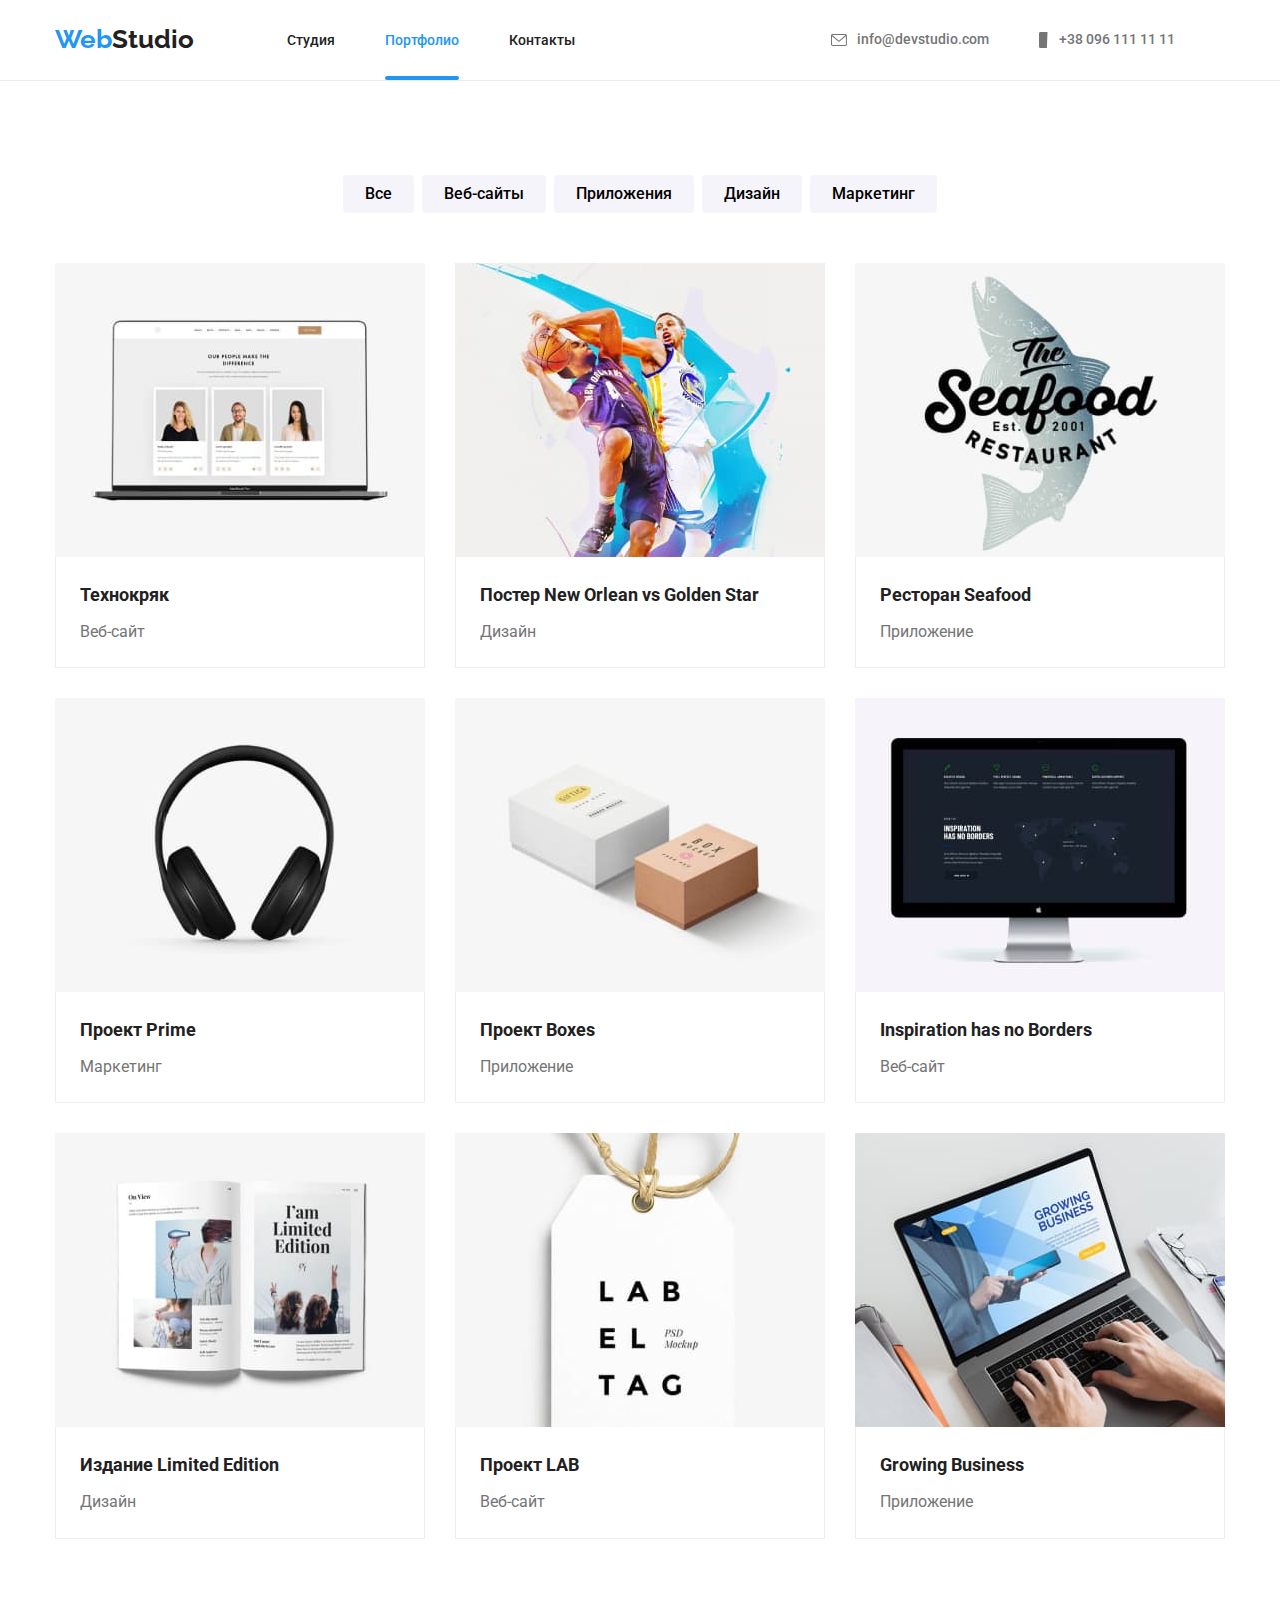
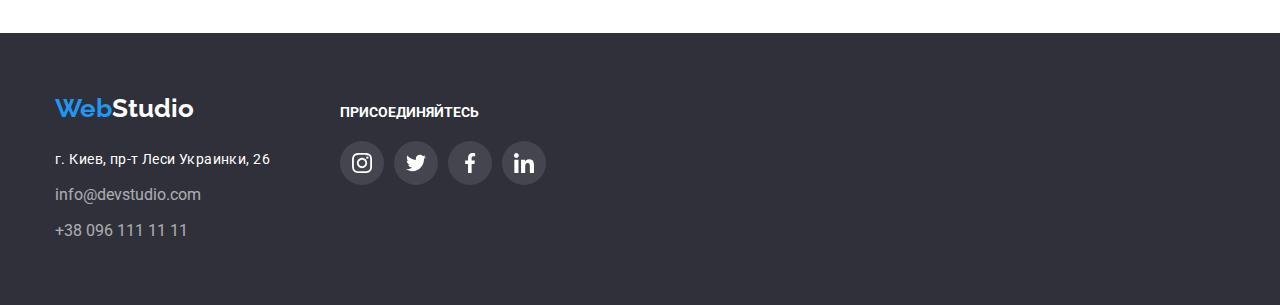
==== portfolio.html @ af300d0f "1" ====
<!DOCTYPE html>
<html lang="en">
<head>
    <meta charset="UTF-8">
    <meta http-equiv="X-UA-Compatible" content="IE=edge">
    <meta name="viewport" content="width=h, initial-scale=1.0">
    <title></goit-markup-hw-06></title>
   <!-- <title> Document</title>-->
      <link rel="stylesheet" href="https://cdnjs.cloudflare.com/ajax/libs/modern-normalize/1.1.0/modern-normalize.css">
      <link rel="preconnect" href="https://fonts.googleapis.com">
      <link rel="preconnect" href="https://fonts.gstatic.com" crossorigin>
      <link href="https://fonts.googleapis.com/css2?family=Raleway:wght@700&family=Roboto:wght@400;500;700;900&display=swap" rel="stylesheet">
       
      <link rel="stylesheet" href="./css/styles.css">
</head>
<body class="body">
   <!-- <h1> portfolio </h1>-->
    <!--Верхняя линия-->
    <header class="header">
      <div class="container container-header">
           <a href="" class="logo logo-header">Web<span class="logo-black">Studio</span>  </a>
               <nav class="main-nav">
                  <ul class="site-nav">
                    <li class="item"><a href="./index.html" class="link"> Студия </a></li>
                    <li class="item"><a href="./portfolio.html" class="link-current">Портфолио </a></li>
                    <li class="item"><a href="" class="link"> Контакты </a></li>
                  </ul>
                </nav>
                  <ul class="auth-nav">
                     <li class="item">                 
                       <a href="mailto:info@devstudio.com" class="link-email"> 
                        <svg class="mail" width="16" height="12">
                           <use href="./images/icons.svg#mail"></use>
                        </svg>
                      info@devstudio.com</a></li>
                     <li class="item">
                        <a href="tel:+380961111111"  class="contact-telefon"> 
                         <svg class="phone"  width="10" height="16">
                            <use href="./images/icons.svg#phone"></use>
                         </svg>
                       +38 096 111 11 11</a>
              </li>
          </ul>
      </div>
</header>
<main>
  <section class="section">
    <div class="container">
         <h1 class="visually-hidden"></h1>
       <ul class="section-button" >
          <li class="button-item" ><button class="button" type="button">Все</button></li>
           <li class="button-item" ><button class="button"  type="button">Веб-сайты</button></li>
           <li class="button-item" ><button class="button"  type="button">Приложения</button></li>
           <li class="button-item" ><button  class="button" type="button">Дизайн</button></li>
          <li class="button-item" ><button class="button"  type="button">Маркетинг</button></li>
       </ul>
        <!--project-->
          <ul class="project">
            <li class="flex-project">
              <a href="" class="project-link">

                  <div class="overlay">
                     <img class="project-foto" src="./images/img.jpg" alt="foto tehno ">
                     <p class="overlay-text">Ресурс предлагает комплексные предложения с разным уровнем функционала и сервисов. Все это позволит посетителю получить исчерпывающие сведения о компании или частном лице.</p>
                  </div>
                                   
                <div class="project-text">
                  <h2 class="project-title">Технокряк </h2>
                  <p class="project-design"> Веб-сайт</p>
                </div>
              </a>
            </li>

            <li class="flex-project">
              <a href="" class="project-link">
                  <div class="overlay">
                      <img class="project-foto" src="./images/imgp1.jpg" alt="foto sport">
                       <p class="overlay-text">Ресурс предлагает комплексные предложения с разным уровнем функционала и сервисов. Все это позволит посетителю получить исчерпывающие сведения о компании или частном лице.</p>
                    </div>
                           
                <div class="project-text">
                  <h2 class="project-title">Постер New Orlean vs Golden Star </h2>
                  <p class="project-design"> Дизайн</p>
                </div>
              </a>
            </li>


            <li class="flex-project">
              <a href="" class="project-link">
               
                <div class="overlay">
                  <img class="project-foto" src="./images/imgp2.jpg" alt="foto logo"> 
                  <p class="overlay-text">Ресурс предлагает комплексные предложения с разным уровнем функционала и сервисов. Все это позволит посетителю получить исчерпывающие сведения о компании или частном лице.</p>
                </div>
                 
                
                <div class="project-text">
                  <h2 class="project-title">Ресторан Seafood </h2>
                  <p class="project-design"> Приложение </p>
                </div>
              </a>
            </li>


            <li class="flex-project">
              <a href="" class="project-link">
               
                <div class="overlay">
                  <img class="project-foto" src="./images/imgp3.jpg" alt="foto headphones">
                  <p class="overlay-text">Ресурс предлагает комплексные предложения с разным уровнем функционала и сервисов. Все это позволит посетителю получить исчерпывающие сведения о компании или частном лице.</p>
                </div>
              
                <div class="project-text">
                  <h2 class="project-title">Проект Prime</h2>
                  <p class="project-design"> Маркетинг </p>
                </div>
              </a>
            </li>


            <li class="flex-project">
              <a href="" class="project-link">
                <div class="overlay">
                  <img class="project-foto" src="./images/imgp4.jpg" alt="foto Boxes">
                  <p class="overlay-text">Ресурс предлагает комплексные предложения с разным уровнем функционала и сервисов. Все это позволит посетителю получить исчерпывающие сведения о компании или частном лице.</p>
                </div>
               
                <div class="project-text">
                  <h2 class="project-title">Проект Boxes </h2>
                  <p class="project-design"> Приложение </p>
                </div>
              </a>

            </li>


            <li class="flex-project">
              <a href="" class="project-link">
             
                <div class="overlay">
                  <img class="project-foto" src="./images/imgp5.jpg" alt="foto comp">
                  <p class="overlay-text">Ресурс предлагает комплексные предложения с разным уровнем функционала и сервисов. Все это позволит посетителю получить исчерпывающие сведения о компании или частном лице.</p>
                </div>

                <div class="project-text">
                  <h2 class="project-title">Inspiration has no Borders </h2>
                  <p class="project-design"> Веб-сайт </p>
                </div>
              </a>
            </li>


            <li class="flex-project">
              <a href="" class="project-link">
               
                <div class="overlay">
                        <img class="project-foto" src="./images/imgp6.jpg" alt="foto magazine">
                          <p class="overlay-text">Ресурс предлагает комплексные предложения с разным уровнем функционала и сервисов. Все это позволит посетителю получить исчерпывающие сведения о компании или частном лице.</p>
                </div>
               
                <div class="project-text">
                  <h2 class="project-title">Издание Limited Edition </h2>
                  <p class="project-design"> Дизайн </p>
                </div>
              </a>
            </li>


            <li class="flex-project">
              <a href="" class="project-link">

                <div class="overlay">
                  <img class="project-foto" src="./images/imgp7.jpg" alt="foto LAB">
                  <p class="overlay-text">Ресурс предлагает комплексные предложения с разным уровнем функционала и сервисов. Все это позволит посетителю получить исчерпывающие сведения о компании или частном лице.</p>
                  </div>
                
                <div class="project-text">
                  <h2 class="project-title">Проект LAB </h2>
                  <p class="project-design"> Веб-сайт </p>
                </div>
              </a>
            </li>


            <li class="flex-project">
              <a href="" class="project-link">
                <div class="overlay">
                  <img class="project-foto" src="./images/imgp8.jpg" alt="foto nout">
                   <p class="overlay-text">Ресурс предлагает комплексные предложения с разным уровнем функционала и сервисов. Все это позволит посетителю получить исчерпывающие сведения о компании или частном лице.</p>
                </div>
                
                <div class="project-text">
                  <h2 class="project-title">Growing Business </h2>
                  <p class="project-design"> Приложение </p>
                </div>
              </a>
            </li>
          </ul>
     </div>
 </main>
 
  <!--Подвал-->
  <footer class="footer">
    <div class="container container-footer ">
        <div>
          <a href="" class="logo">Web<span class="logo-white">Studio</span> </a>
               <address class="address">
                   <ul >
                        <li class="address-item"><a href="https://www.google.com.ua/maps/place/%D0%B1%D1%83%D0%BB.+%D0%9B%D0%B5%D1%81%D0%B8+%D0%A3%D0%BA%D1%80%D0%B0%D0%B8%D0%BD%D0%BA%D0%B8,+26,+%D0%9A%D0%B8%D0%B5%D0%B2,+02000/@50.4265807,30.5361971,17z/data=!4m13!1m7!3m6!1s0x40d4cf0e033ecbe9:0x57a4dffefec77da0!2z0LHRg9C7LiDQm9C10YHQuCDQo9C60YDQsNC40L3QutC4LCAyNiwg0JrQuNC10LIsIDAyMDAw!3b1!8m2!3d50.4265807!4d30.5383858!3m4!1s0x40d4cf0e033ecbe9:0x57a4dffefec77da0!8m2!3d50.4265807!4d30.5383858?hl=ru" target="_blank" rel="noopener noreferrer" class="link-adress"> г. Киев, пр-т Леси Украинки, 26</a></li>
                        <li class="address-item"><a href="mailto:info@devstudio.com" class="link-contact">info@devstudio.com</a></li>
                       <li class="address-item"><a href="tel:+380961111111" class="link-contact">+38 096 111 11 11</a></li>
                   </ul>
              </address>
        </div> 

        <div class="footer-icon">
          <h2 class="footer-title">ПРИСОЕДИНЯЙТЕСЬ </h2>
          <ul class="icon-footer">
           <li class="icon-list-footer">
             <a class="icon-hover-footer" href=""> 
               <svg class="icon-item-footer"  width="20" height="20" >
                     <use class="icon-link-footer" href="./images/icons.svg#instagram"></use>
             </svg></a>
             
           </li>
           <li class="icon-list-footer">
             <a class="icon-hover-footer" href="">
               <svg class="icon-item-footer" width="20" height="16">
                     <use class="icon-link-footer" href="./images/icons.svg#twitter"></use>
             </svg></a>
             
            </li>
            <li class="icon-list-footer">
             <a class="icon-hover-footer" href=""> 
                <svg class="icon-item-footer" width="10" height="20">
                    <use class="icon-link-footer" href="./images/icons.svg#facebook"></use>
             </svg></a>
             
             </li>
             <li class="icon-list-footer">
               <a class="icon-hover-footer" href=""> 
                 <svg class="icon-item-footer" width="20" height="20">
                      <use class="icon-link-footer" href="./images/icons.svg#linkedin"></use>
                </svg></a>
            </li>
       </ul>
        </div>
     </div>

       
   </footer>



   <script src="./js/modal.js"></script>
</body>
   </Body>
</html>
---- css/styles.css ----
@import './components/modal.css';


:root{
  --primary-text-color: #212121;
  --title-text-color: #757575;
  --accent-color: #ffffff;
  --logo-color: #2196f3;
  --primary-bg-color: #e5e5e5;
  --color-block:#2F303A;
  --color-button: #F5F4FA;
  --color-icon:  #AFB1B8;
}
/*цвет основного текста: #212121*/
/*вторичный цвет текста: #757575; */
/*белый color:#FFFFFF;*/
/*Акцент background: #2F303A;*/
/* фон  основной  background: #E5E5E5;  */
/* Фон  чем заменяется Основной  : #E5E5E5; */
/* фон наша команда background: #F5F4FA  */
/*base style*/
.body{
  margin: 0;
 color:var(--primary-text-color);
 font-family:Roboto,sans-serif;
 font-style: normal;
 line-height: 1.7;
 font-weight: 400;
 fill:none; 
 fill:currentColor;
  }

.header{
   border-bottom: 1px solid #ECECEC;
   /* z-index: 10; */
  }

  li{
    list-style: none;
  }
  a{
     text-decoration: none;
     margin-top: 0;
     margin-bottom: 0;}
  ul{
      margin-top: 0;
     margin-bottom: 0;
     padding: 0;
  }
  h1,h2,h3{
     margin-top: 0;
     margin-bottom: 0;
  }
p{
   margin-top: 0;
  margin-bottom: 0
}
img {
 display: block; 
 max-width: 100%;
 height: auto;
 }

.container{
   width: 1200px;
   margin: 0 auto;
   padding: 0 15px;
 
}
.visually-hidden{
  position: absolute;
  width: 1px;
  height: 1px;
  margin: -1px;
  border: 0;
  padding: 0;
  white-space: nowrap;
  clip-path: inset(100%);
  clip: rect(0 0 0 0);
  overflow: hidden;
}
   /* header */
  .container-header {
    display: flex;
    align-items: center;

  }
/*logo*/
.logo {
   color: var(--logo-color);
   font-family: Raleway;
   font-size: 26px;
   font-weight: 700;
   line-height: 1.2;
   text-align: left;
   text-decoration: none;
  }
.logo-header{
  margin-right:93px;
}
   

.logo-black{
   color: var(--primary-text-color);
   margin-top: 32px;
}
.section{
  padding-top: 94px;
  padding-bottom: 94px;
}

/* site nav  */
.item{ 
   margin-top:0 ;
   margin-bottom: 0;
   padding-left: 0;
   margin-right:50px;
  
}
.main-nav{
  margin-bottom: -1px;
}

.site-nav {
   padding-inline-start: 0px;
   font-size:14px;
   font-weight: 500;
   line-height: 1.1;
   text-decoration:none;
   display: flex; 


  
 }

.site-nav.item:not(:last-child) {
 margin-left:30px; 
}


.link .link-current {
  display: block;
  font-style: Medium;
  line-height:1.1;
  color:var(--primary-text-color);
  padding: 32px 0;

 }
.link{
  color: var(--primary-text-color);
  padding: 32px 0;


  transition-property: color ;
  transition-duration: 250ms;
  transition-timing-function: cubic-bezier(0.4, 0, 0.2, 1);
}

.link-current{
  color:var(--logo-color);
  padding: 32px 0;
  position: relative;
 

  }
  

.link-current::after{
content: '';

display: block;
width: 100%;
height: 4px;
border-radius:2px;
border-color: #2196f3;
background-color: var(--logo-color);

position: absolute;
left: 0;
bottom: 0;


transition-property: color ;
transition-duration: 250ms;
transition-timing-function: cubic-bezier(0.4, 0, 0.2, 1);
}



/*контакты*/

.auth-nav{
   display: flex;
   margin-left: auto;
   padding-left: 0;
   font-size:14px;
   font-weight: 500;
   Line-height:1.1;
   text-decoration: none;
   }
   
.auth-nav .item:not(:last-child) {
  margin-right:50px;
}
.auth-nav-email{
  display: inline-block;
  width: 16px;
  height: 12px;
  padding: 32px 0;

}
.auth-nav-phone{
width: 10px;
height: 16px;
  padding: 30px 0;
}

.link-email,
.contact-telefon {
  display: block;
  padding:  32px 0;
  color:var(--title-text-color);

  display: flex;
  align-items: center;

  transition-property: color ;
  transition-duration: 250ms;
  transition-timing-function: cubic-bezier(0.4, 0, 0.2, 1);
 }
.mail,
.phone{
  margin-right: 10px;

 
}

.link:hover,
.link:focus,
.link-email:hover,
.link-email:focus,
.contact-telefon:hover,
.contact-telefon:focus,
.mail:hover,
.mail:focus,
.phone:hover
.phone:focus{
 color: var(--logo-color);
}



 
/*main-index шапка*/

.section-hero{
   background-color:var(--color-block);
   background-image: linear-gradient( to top, rgba(47, 48, 58, 0.4), rgba(47, 48, 58, 0.4)), url("../images/background-image.jpg");
   background-repeat: no-repeat; 
   background-size: cover; 
 
   padding: 200px 0;
   margin: 0 auto;
   color: var(--accent-color);

  max-width: 1600px; 
  margin: 0 auto;
  text-align: center;
 background-position: center;

}

.section-title{

font-size: 44px;
font-style: normal;
font-weight: 900;
line-height: 1.4;
letter-spacing: 0.06em;
text-align: center;

}

.button-service{
   color: var(--accent-color); 
   background-color: var(--logo-color);
   font-size: 16px;
   font-style:normal;
   font-weight: 700;
   line-height: 1.9;
   text-align: center;
   cursor: pointer;
   margin-top: 30px;

   border-radius: 4px;
   padding: 10px 32px;
   border:transparent;

   transition-property: background-color;
   transition-duration: 250ms;
   transition-timing-function: cubic-bezier(0.4, 0, 0.2, 1);

}

.button-service:hover,
.button-service:focus {
  background-color: #188CE8;
}
/*Особенности*/

.item-work{
  display: flex;
  align-items: center;
  justify-content: center;
  
}

.features-list{
  display: flex;
  align-items: center;
  justify-content: center;
 height:120px;

  background-color: #F5F4FA;
  border-radius: 4px; ;
  margin-bottom: 30px;
 }

.features-item{
  width: 70px;
  height:70px;

   
}
.features-link{
  display: flex;
  justify-content: center;
}

.item-content{
  width: 270px;
  margin-right: 30px;
   }
.item-content:nth-child(4){
     margin-right: 0px;
   }
   
    
.section-heading{
   margin-bottom: 10px;
   font-size: 14px;
   font-weight: 700;
   line-height: 1.14;
   letter-spacing: 0.03em;
   text-align: left;
   
   }

.section-text{
   color: var(--title-text-color);
   font-size: 14px;
   font-style: normal;
   text-align: left;
   }



/*Чем мы занимаемся*/
.section-user{
  padding-top: 0px;
}
.user-work{
  margin-bottom: 50px;

  font-size: 36px;
  font-style: normal;
  font-weight: 700;
  line-height: 1.16;
  text-align: center;
  
  }

  .user-foto{
    display:flex;
    

  
  }

.user-foto-item{
  margin-right: 30px;

  position: relative;
}

.user-foto-item:nth-child(3){
     margin-right: 0;
   }



   .label{
    position: absolute;
    bottom: 0;
    right: 0;


    display: flex;
    align-items: center;
    justify-content:center;
    margin: auto;

    width: 370px;
    height: 70px;
     background-color: rgba(47, 48, 58, 0.8);
   }

   .label-item{
  
    
    color: var(--accent-color);
   font-weight: 700;
   font-size:  14px;
   Line-height:1.2;
 
   }  
   .label-item.relative {  
    position: relative;
    top: -420px;
    left: -200px;
  }

  /* Наша команда */
.user{
  background-color: var(--color-button);
}

.feature {
    display: flex;
}

.feature-command{
  box-shadow: 0px 1px 3px 0px rgba(0, 0, 0, 0.12);
  width: 270px;
   margin-right: 30px;
  background-color: var(--accent-color);

}

.feature-command:nth-child(4){
  margin-right: 0px;
} 
  
.user-command {
  font-size: 36px;
  font-style: normal;
  font-weight: 700;
  line-height: 1.16;
  text-align: center;
  letter-spacing: 0.03em;
  margin-bottom: 50px;
}
   
.command-foto{
  width: 270px;
}

.user-text{
  padding: 30px 0;  
}

.user-name {
  margin-bottom: 10px;

  font-size: 16px;
  font-style: normal;
  font-weight: 500;
  line-height:1.2;
  letter-spacing: 0.03em;
  text-align: center;
}

.user-prof{
   color:var(--title-text-color);
   font-size: 16px;
   font-weight: 400;
   line-height: 1.2;
   letter-spacing: 0.03em;
   text-align: center;
   margin: 0;
   margin-bottom: 16px;
}

 /* соцсети */
 .icon{
display: flex;
align-items: center;
justify-content:center;

  }
 
.icon-list{
margin-right: 10px;
box-sizing: border-box;
width: 44px;
height: 44px;
}

.icon-list :nth-child(4){
  margin-right: 0px;
}

.icon-hover{
  display: flex;
  justify-content: center;
  align-items: center;

  width: 100%;
  height: 100%;
  color:var(--color-icon);
  border-radius: 50px;


  transition: color  250ms cubic-bezier(0.4, 0, 0.2, 1), background-color 250ms cubic-bezier(0.4, 0, 0.2, 1);
}
    

.icon-item{
  width: 20px;
  height: 20px;
  fill: currentColor;
 
 }

.icon-hover:hover,
.icon-hover:focus{
  fill: currentColor;
  color:var(--accent-color);
  background-color:#2196F3;
}



/*Постоянные клиенты */
.company{
  display: flex;
align-items: center;
justify-content:center; 

}
.company-list{
margin-right: 30px;
width: 170px;
height: 92px;

}

.company-list:nth-child(6) {
  margin-right: 0px;
}
 
.company-item:hover,
.company-item:focus{ 
fill: currentColor;
color:var(--logo-color);
border: 1px solid var(--logo-color);

} 



.company-item{
  display: flex;
  align-items: center; 
  justify-content: center;
  fill: currentColor;
color:var(--color-icon);

  width:100%;
  height: 100%;
  border: 1px solid #AFB1B8;
box-sizing: border-box;
border-radius: 4px;
text-align: center;
  background-position: center;

  transition:  color 250ms cubic-bezier(0.4, 0, 0.2, 1), border 250ms cubic-bezier(0.4, 0, 0.2, 1); 

}

.company-clients{
text-align: center;

width: 106px;
height: 60px;


}
 .company-link{
 display: flex;
align-items: center; 
justify-content: center;
}

/*main-portfolio*/

/*кнопки навигации*/
.section-button{
   display: flex;
   justify-content:center;
  
   
 }
.button{
  display: flex;
  justify-content:center;
  border:transparent;
  cursor: pointer;
  border-radius: 4px;
 background-color: #F5F4FA;;
  padding: 6px 22px ;
  font-size: 16px;
  font-weight: 500;
  line-height: 1.6;
  text-align: center;

  transition:  background-color  250ms cubic-bezier(0.4, 0, 0.2, 1), color  250ms cubic-bezier(0.4, 0, 0.2, 1), box-shadow  250ms cubic-bezier(0.4, 0, 0.2, 1);
}


button:hover,
button:focus {
  background-color: var(--logo-color);
  color: var(--accent-color) rgba(0, 0, 0, 0.12);
  box-shadow: 0px 3px 1px rgba(0, 0, 0, 0.1), 0px 1px 2px rgba(0, 0, 0, 0.08), 0px 2px 2px;
}
 
 .button-item {
   margin-right: 8px;
     
  }
  .button-item:nth-child(5){
    margin-right: 0px;
  }
   

 
/*project*/
.project{
   display: flex;
   flex-wrap: wrap; 
   margin-top: 50px;
  
  }
  .project-link{
    display: block;
    transition:  box-shadow 250ms cubic-bezier(0.4, 0, 0.2, 1);
  }

.project-link:hover,
.project-link:focus{
box-shadow: 0px 1px 1px rgba(0, 0, 0, 0.12), 0px 4px 4px rgba(0, 0, 0, 0.06), 1px 4px 6px rgba(0, 0, 0, 0.16);
}

.flex-project{
   width: 370px;
   margin-bottom: 30px; 
   margin-right: 30px; 
   padding: 0;

}


/* Overlay */
.overlay{
  position: relative;
  overflow: hidden;
}

.overlay-text{
 display: inline-block;
 /* opacity: 0; прибрати */

  font-weight: 400;
  font-size: 18px;
  line-height:1.6 ;
  color: var(--accent-color);

 top:0;
 left:0;
 width: 100%;
 height: 100%;
 background: rgba(33, 150, 243, 0.9);
 padding: 63px 24px;


 transform:translateY(100%); 
 position: absolute;

 transition: transform  250ms cubic-bezier(0.4, 0, 0.2, 1);
}

.project-link:hover .overlay-text,
.project-link:focus .overlay-text{
transform: translate(0);

}


.flex-project:nth-last-child(-n+3){
    margin-bottom: 0px;
  }  
  
 
 .flex-project:nth-child(3),
 .flex-project:nth-child(6),
 .flex-project:nth-child(9) {
  margin-right: 0px;
}  
 
 .project-foto{
  display: block; 
  border: 1px  Inner border   rgba(238, 238, 238, 1);
  transition:  background-color  250ms cubic-bezier(0.4, 0, 0.2, 1);
 }


.project-foto:hover,
.project-foto:focus{
  background-color: #FFFFFF;
}


.project-text{
padding: 20px 24px;
border-bottom: 1px solid #EEEEEE;
border-right: 1px solid #EEEEEE;
border-left: 1px solid #EEEEEE;
}

.project-title{
color: var(--primary-text-color);
font-size: 18px;
font-weight: 700;
line-height:2;
}

.project-design{
Font-size: 16px;
Line-height:1.9;
color:var(--title-text-color);
margin-top: 4px;
}


/* Подвал*/
.footer{
  background-color:var(--color-block);
  padding: 60px 0;
}

.container-footer{
display: flex;
align-items:baseline;
}

.address{
  padding-left: 0;
  margin-top: 20px;

}
.address-item{
  margin-bottom: 9px;
}
.address-item:nth-child(3) {
  margin-bottom: 0px;
}

.link-adress{
  font-family: Roboto;
  font-size: 14px;
  font-weight: 400;
  line-height:1.7;
  letter-spacing: 0.03em;
  text-align: left;
  color:var(--accent-color);
  font-style: normal;
 
}

.link-contact{
  Size:14px;
  Font:Roboto;
  font-weight:400;
  Line-height:1.7;
  color:var(--accent-color);
  opacity:60%;
  font-style: normal;

  transition:color  250ms cubic-bezier(0.4, 0, 0.2, 1);
}

.link-contact:hover,
.link-contact:focus{
  color: var(--title-text-color);
 }

.logo-white{
  color:var(--accent-color);
  }
.footer-title{
  color:var(--accent-color);

}
.footer-icon{
   
    align-items: center; 
    justify-content: center; 
     flex-direction:column;
     margin-left: 70px;
}
.footer-title{
  font-size:  14px;
  font-weight:700;
  Line-height: 1.2;
  color:var(--accent-color);
  margin-bottom: 20px;
}
  
 .icon-footer{
display: flex;
align-items: center;




 }
 
.icon-list-footer{
margin-right: 10px;
box-sizing: border-box;
width: 44px;
height: 44px;
}

.icon-list-footer :nth-child(4){
  margin-right: 0px;
}

.icon-hover-footer{
  display: flex;
  width: 100%;
  height: 100%;
  justify-content: center;
  color:var(--accent-color);
  align-items: center;
  border-radius: 50px;
  background-color:rgba(255, 255, 255, 0.1);

  transition:  background-color  250ms cubic-bezier(0.4, 0, 0.2, 1);
}
  

    
.icon-hover-footer:hover,
.icon-hover-footer:focus{
 background-color:#2196F3;
}

.icon-item-footer{
  width: 20px;
  height: 20px;
  fill: currentColor;

 }
/*  modal */
.backdrop{
  position:fixed;
  /* z-index: 20; */

  top:0;
  left: 0;
  width: 100%;
  height: 100%;

  background-color: rgba(0, 0, 0, 0.2);

  transition: visibility 250ms cubic-bezier(0.4, 0, 0.2, 1),
  opacity 250ms cubic-bezier(0.4, 0, 0.2, 1);
}


.modal{
  position: absolute;
  top:50%;
  left: 50%;
  transform: translate(-50%, -50%);


  min-height: 581px; 
  min-width: 528px; 

    max-width: 33rem;
     width: 100%;
   background-color:  rgba(255, 255, 255, 1);
   box-shadow: 0px 1px 3px rgba(0, 0, 0, 0.12), 0px 1px 1px rgba(0, 0, 0, 0.14), 0px 2px 1px rgba(0, 0, 0, 0.2);
   border-radius: 4px;      
}

.backdrop.is-hidden{
opacity: 0;
pointer-events:none;

visibility: hidden;
}


.modal-batton{
   position: absolute;
   top: 8px;
   right: 8px;
   display: flex;
   justify-content: center;
   align-items: center;
   width: 30px;
   height: 30px;


   background: var(--color-white);
 

   border: 1px solid rgba(0, 0, 0, 0.1);
   border-radius: 50%;
   cursor: pointer;
   transition: color 250ms cubic-bezier(0.4, 0, 0.2, 1);


}


.modal-batton:hover,
.modal-batton:focus {
color: var(--hover-color);
border: 1px solid var(--hover-color);
}

.form{
cursor: pointer;

  padding: 40px 39px 40px 41px;
}

.form-title{
  font-size: 20px;
  font-weight:700;
  Line-height: 1.17;

  justify-content: center;
  align-items: center;
  
  margin-bottom: 12px;
}

.form-label{
  display: block;
  margin-bottom: 0.25rem;
  color: rgba(117, 117, 117, 1);

}
.form-input{
width: 100%;
height: 2.5rem;
background-color:rgba(255, 255, 255, 1);
border: 1px solid rgba(33, 33, 33, 0.2);
border-radius: 4px;
cursor: pointer;
}

.form-input-comment{
  width: 100%;
  height: 7.5rem;
background-color:rgba(255, 255, 255, 1);
border: 1px solid rgba(33, 33, 33, 0.2);
border-radius: 4px;
cursor: pointer;
}

.form-input:hover,
.form-input:focus,
.form-input-comment:hover,
.form-input-comment:focus{
border: 1px solid rgba(33, 150, 243, 1)
}

.form-input::placeholder{
  display: inline-block;
  top:0;
  left: 0;
color:rgba(117, 117, 117, 0.5)
}
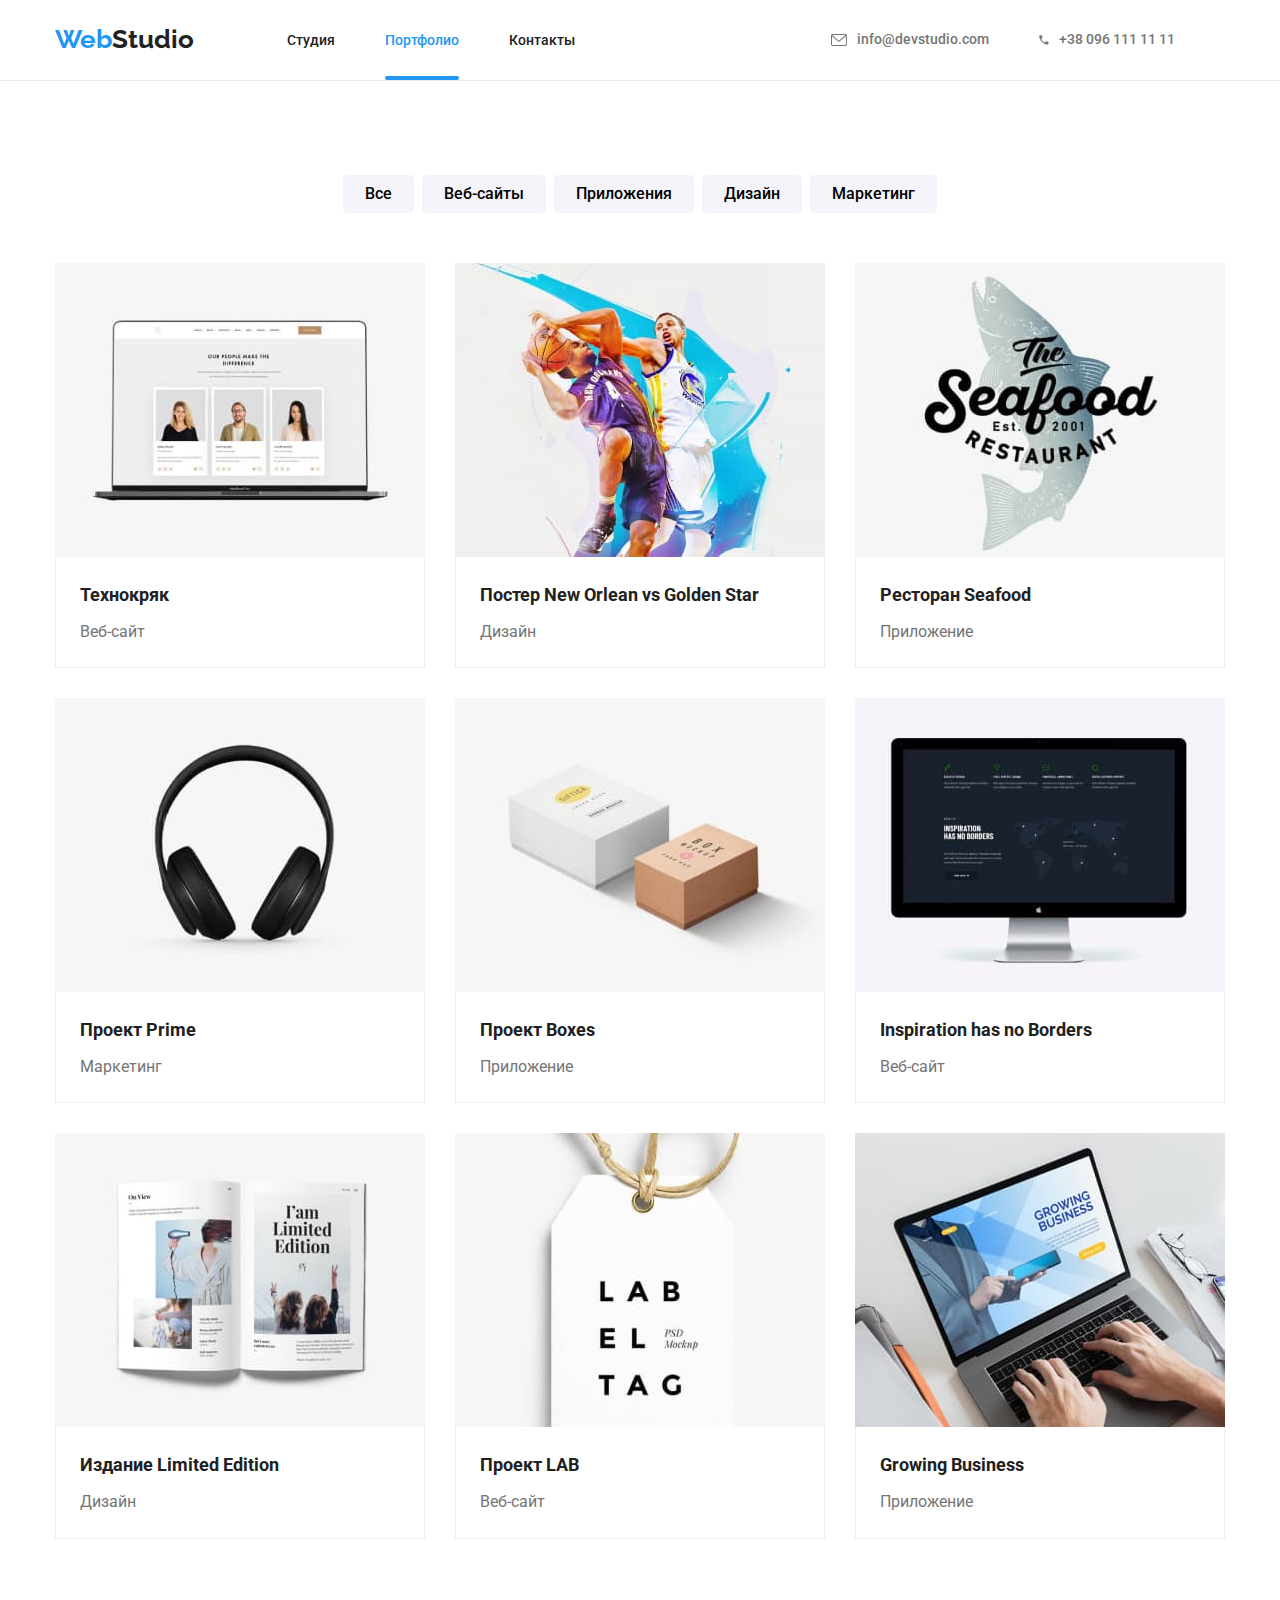
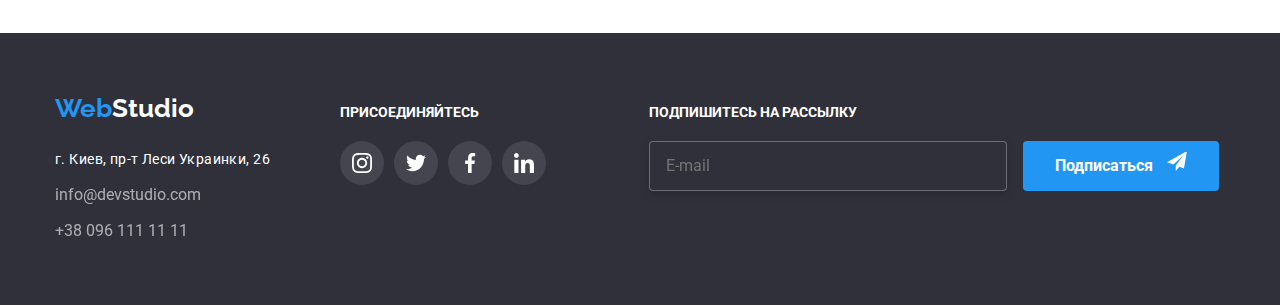
==== commit 955cd0f7: "дз" ====
--- a/portfolio.html
+++ b/portfolio.html
@@ -45,6 +45,7 @@
 </header>
 <main>
   <section class="section">
+  
     <div class="container">
          <h1 class="visually-hidden"></h1>
        <ul class="section-button" >
@@ -198,6 +199,7 @@
             </li>
           </ul>
      </div>
+    </section>
  </main>
  
   <!--Подвал-->
@@ -246,7 +248,27 @@
             </li>
        </ul>
         </div>
+        
+        <div class="footer-form">
+              
+          <h2 class="footer-title" >ПОДПИШИТЕСЬ НА РАССЫЛКУ</h2>
+          <form >
+              <label class="label-footer" for="email"> </label>
+              <input class="input-footer" 
+                      type="email"
+                      id="email"
+                      name="email"
+                      placeholder="E-mail">
+
+               <button class="button-service footer-button" type="submit"> Подписаться 
+                      <svg class="form-icon-footer"  width="24" height="24"> 
+                          <use class="form-icon-link" href="./images/icons.svg#icon-send"> </use>
+                      </svg>
+                </button>
+           </form>
+   </div>
      </div>
+
 
        
    </footer>
@@ -255,5 +277,5 @@
 
    <script src="./js/modal.js"></script>
 </body>
-   </Body>
+  
 </html> --- a/css/styles.css
+++ b/css/styles.css
@@ -291,7 +291,7 @@
    line-height: 1.9;
    text-align: center;
    cursor: pointer;
-   margin-top: 30px;
+ 
 
    border-radius: 4px;
    padding: 10px 32px;
@@ -625,14 +625,14 @@
   line-height: 1.6;
   text-align: center;
 
-  transition:  background-color  250ms cubic-bezier(0.4, 0, 0.2, 1), color  250ms cubic-bezier(0.4, 0, 0.2, 1), box-shadow  250ms cubic-bezier(0.4, 0, 0.2, 1);
+  transition: background-color  250ms cubic-bezier(0.4, 0, 0.2, 1), color  250ms cubic-bezier(0.4, 0, 0.2, 1), box-shadow  250ms cubic-bezier(0.4, 0, 0.2, 1);
 }
 
 
 button:hover,
 button:focus {
   background-color: var(--logo-color);
-  color: var(--accent-color) rgba(0, 0, 0, 0.12);
+  color: var(--accent-color);
   box-shadow: 0px 3px 1px rgba(0, 0, 0, 0.1), 0px 1px 2px rgba(0, 0, 0, 0.08), 0px 2px 2px;
 }
  
@@ -832,9 +832,6 @@
 display: flex;
 align-items: center;
 
-
-
-
  }
  
 .icon-list-footer{
@@ -874,11 +871,42 @@
   fill: currentColor;
 
  }
+
+ .footer-form{
+  align-items: center; 
+  justify-content: center; 
+   flex-direction:column;
+   margin-left: 93px;
+
+ }
+
+ .input-footer{
+  width: 358px;
+  height: 50px;
+  box-sizing: border-box;
+  color:   rgba(255, 255, 255, 0.6);
+  background: #2F303A;
+  border: 1px solid rgba(255, 255, 255, 0.3);
+ filter: drop-shadow(0px 4px 4px rgba(0, 0, 0, 0.15));
+border-radius: 4px;
+padding-left: 16px;
+ }
+ .footer-button{
+  margin-left: 12px;
+ }
+
+.form-icon-footer{
+  width: 20px;
+  height: 20px;
+  fill: currentColor;
+  margin-left: 10px;
+ 
+
+}
+
 /*  modal */
 .backdrop{
   position:fixed;
-  /* z-index: 20; */
-
   top:0;
   left: 0;
   width: 100%;
@@ -886,37 +914,45 @@
 
   background-color: rgba(0, 0, 0, 0.2);
 
-  transition: visibility 250ms cubic-bezier(0.4, 0, 0.2, 1),
-  opacity 250ms cubic-bezier(0.4, 0, 0.2, 1);
-}
-
-
-.modal{
+  transition: visibility 250ms cubic-bezier(0.4, 0, 0.2, 1),  opacity 250ms cubic-bezier(0.4, 0, 0.2, 1);
+}
+.backdrop.is-hidden{
+  opacity: 0;
+  pointer-events:none;
+  
+  visibility: hidden;
+  }
+
+
+.form{
   position: absolute;
   top:50%;
   left: 50%;
   transform: translate(-50%, -50%);
 
-
   min-height: 581px; 
   min-width: 528px; 
 
-    max-width: 33rem;
-     width: 100%;
+   max-width: 33rem;
+   width: 100%;
+
+   cursor: pointer;
    background-color:  rgba(255, 255, 255, 1);
    box-shadow: 0px 1px 3px rgba(0, 0, 0, 0.12), 0px 1px 1px rgba(0, 0, 0, 0.14), 0px 2px 1px rgba(0, 0, 0, 0.2);
-   border-radius: 4px;      
-}
-
-.backdrop.is-hidden{
-opacity: 0;
-pointer-events:none;
-
-visibility: hidden;
-}
-
-
-.modal-batton{
+   border-radius: 4px;   
+
+   padding: 40px;   
+
+
+   margin-left: auto;
+   margin-right: auto;
+}
+
+
+
+
+/* кнопка закрытия */
+.form-batton{
    position: absolute;
    top: 8px;
    right: 8px;
@@ -925,11 +961,9 @@
    align-items: center;
    width: 30px;
    height: 30px;
-
-
+   padding: 0;
    background: var(--color-white);
  
-
    border: 1px solid rgba(0, 0, 0, 0.1);
    border-radius: 50%;
    cursor: pointer;
@@ -938,18 +972,56 @@
 
 }
 
-
-.modal-batton:hover,
-.modal-batton:focus {
+.form-batton:hover,
+.form-batton:focus {
 color: var(--hover-color);
-border: 1px solid var(--hover-color);
-}
-
-.form{
-cursor: pointer;
-
-  padding: 40px 39px 40px 41px;
-}
+border: 1px solid var(--logo-color);
+}
+
+
+
+.form-field{
+  position: relative;
+  margin-top: 28px; ;
+}
+
+/* 6.2 48:41 */
+.form-field:focus-within>.form-icon{
+color: #188CE8;
+}
+
+.form-label{
+  position: absolute;
+  top: 50%;
+  left:14px;
+  /*  
+    margin-bottom: 0.25rem; */
+    color: rgba(117, 117, 117, 1);
+
+  }
+  .form-label:focus+.form-input{
+    color: var(--logo-color);
+  }
+  
+.form-label{
+  position: absolute;
+  top: 50%;
+  left:0px;
+  transform: translateY(-160%);
+}
+
+  .form-icon{
+    position: absolute;
+    top: 50%;
+    left:14px;
+    transform: translateY(-50%);
+  }
+
+  .form-icon:hover,
+  .form-icon:focus{
+    fill: currentColor;
+    color: var(--logo-color);
+  }
 
 .form-title{
   font-size: 20px;
@@ -958,32 +1030,32 @@
 
   justify-content: center;
   align-items: center;
-  
   margin-bottom: 12px;
 }
 
-.form-label{
-  display: block;
-  margin-bottom: 0.25rem;
-  color: rgba(117, 117, 117, 1);
-
-}
+
+
+
+
 .form-input{
 width: 100%;
 height: 2.5rem;
-background-color:rgba(255, 255, 255, 1);
+
 border: 1px solid rgba(33, 33, 33, 0.2);
 border-radius: 4px;
 cursor: pointer;
-}
-
-.form-input-comment{
+margin: top 28px; ;
+
+}
+
+ .form-input-comment{
   width: 100%;
   height: 7.5rem;
-background-color:rgba(255, 255, 255, 1);
+
 border: 1px solid rgba(33, 33, 33, 0.2);
 border-radius: 4px;
 cursor: pointer;
+
 }
 
 .form-input:hover,
@@ -993,9 +1065,71 @@
 border: 1px solid rgba(33, 150, 243, 1)
 }
 
-.form-input::placeholder{
-  display: inline-block;
-  top:0;
-  left: 0;
-color:rgba(117, 117, 117, 0.5)
-}+.form-input-comment::placeholder{
+ color:rgba(117, 117, 117, 0.5);
+
+}
+.form-label-comment{
+  transform: translateY(-320%);
+ }
+textarea{
+  resize: none;
+ } 
+
+
+.form-button{
+  font-size: 16px;
+  font-weight:700;
+  Line-height: 1.9;
+
+  text-align: center;
+  cursor: pointer;
+
+  width: 200px;
+  height: 50px;
+
+  justify-content: center;
+  align-items: center;
+  display: flex;
+
+ 
+  margin-top: 40px;
+  color: var(--accent-color);
+  background-color:rgba(33, 150, 243, 1);
+
+  border-radius: 4px;
+
+  border:transparent;
+
+  position: relative;
+left: 50%;
+transform: translate(-50%, 0);
+}
+
+.form-icon-check{
+   color:var(--accent-color);
+   background-color:rgba(33, 33, 33, 1); 
+   border-radius: 2px;
+
+}
+.form-icon-check:hover,
+.form-icon-check:focus{
+  background-color: #2196F3;
+border-radius: 2px;
+}
+
+.form-checkbox{
+  font-size: 14px;
+  font-weight:400;
+  Line-height: 1.7;
+
+   justify-content: center;
+  align-items: center;
+  
+  color: var(--title-text-color);
+}
+.form-checkbox-link{
+  color: var(--logo-color);
+}
+
+
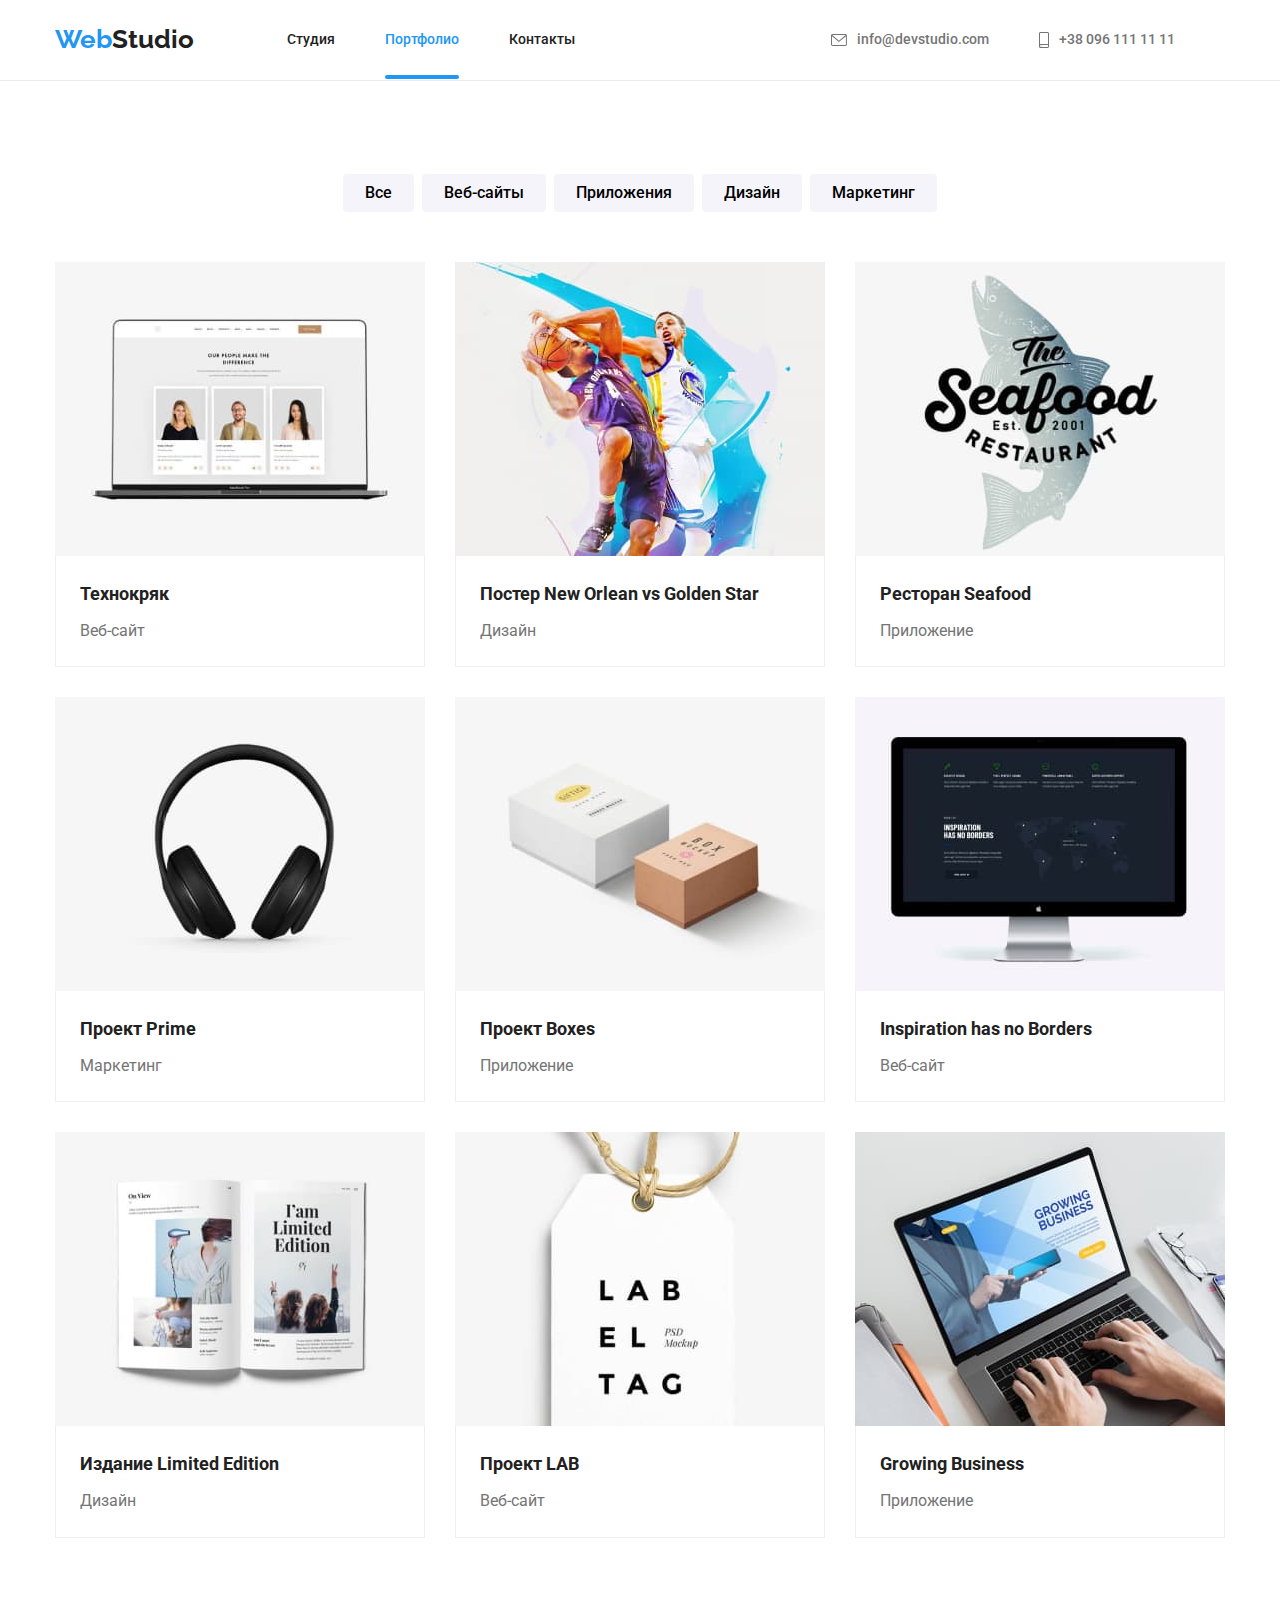
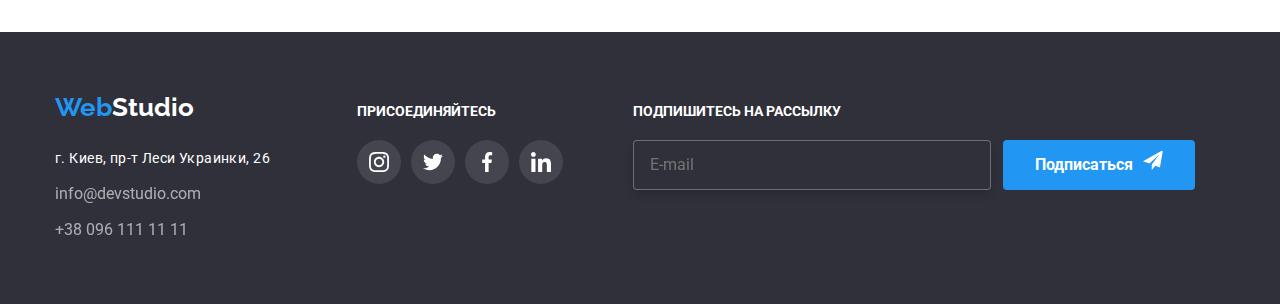
==== commit 807b95b5: "теги 7" ====
--- a/portfolio.html
+++ b/portfolio.html
@@ -16,32 +16,32 @@
 <body class="body">
    <!-- <h1> portfolio </h1>-->
     <!--Верхняя линия-->
-    <header class="header">
-      <div class="container container-header">
-           <a href="" class="logo logo-header">Web<span class="logo-black">Studio</span>  </a>
-               <nav class="main-nav">
-                  <ul class="site-nav">
-                    <li class="item"><a href="./index.html" class="link"> Студия </a></li>
-                    <li class="item"><a href="./portfolio.html" class="link-current">Портфолио </a></li>
-                    <li class="item"><a href="" class="link"> Контакты </a></li>
-                  </ul>
-                </nav>
-                  <ul class="auth-nav">
-                     <li class="item">                 
-                       <a href="mailto:info@devstudio.com" class="link-email"> 
-                        <svg class="mail" width="16" height="12">
-                           <use href="./images/icons.svg#mail"></use>
-                        </svg>
-                      info@devstudio.com</a></li>
-                     <li class="item">
-                        <a href="tel:+380961111111"  class="contact-telefon"> 
-                         <svg class="phone"  width="10" height="16">
-                            <use href="./images/icons.svg#phone"></use>
-                         </svg>
-                       +38 096 111 11 11</a>
-              </li>
-          </ul>
-      </div>
+<header class="header">
+  <div class="container header">
+    <a href="" class="logo">Web<span class="logo__black">Studio</span>  </a>
+       
+           <ul class="site-nav">
+             <li class="site-nav__item"><a href="./index.html" class="site-nav__link"> Студия </a></li>
+             <li class="site-nav__item"><a href="./portfolio.html" class="site-nav__link-current">Портфолио </a></li>
+             <li class="site-nav__item"><a href="" class="site-nav__link"> Контакты </a></li>
+           </ul>
+       
+           <ul class="auth-nav">
+              <li class="auth-nav__item">                 
+                <a href="mailto:info@devstudio.com" class="auth-nav__link-mail"> 
+                 <svg class="auth-nav__icon-mail" width="16" height="12">
+                    <use href="./images/icons.svg#mail"></use>
+                 </svg>
+               info@devstudio.com</a></li>
+              <li class="auth-nav__item">
+                 <a href="tel:+380961111111"  class="auth-nav__link-telefon"> 
+                  <svg class="auth-nav__icon-phone"  width="10" height="16">
+                     <use href="./images/icons.svg#smartphone"></use>
+                  </svg>
+                +38 096 111 11 11</a>
+       </li>
+   </ul>
+</div>
 </header>
 <main>
   <section class="section">
@@ -55,147 +55,148 @@
            <li class="button-item" ><button  class="button" type="button">Дизайн</button></li>
           <li class="button-item" ><button class="button"  type="button">Маркетинг</button></li>
        </ul>
+
         <!--project-->
           <ul class="project">
-            <li class="flex-project">
-              <a href="" class="project-link">
-
-                  <div class="overlay">
-                     <img class="project-foto" src="./images/img.jpg" alt="foto tehno ">
-                     <p class="overlay-text">Ресурс предлагает комплексные предложения с разным уровнем функционала и сервисов. Все это позволит посетителю получить исчерпывающие сведения о компании или частном лице.</p>
-                  </div>
-                                   
-                <div class="project-text">
-                  <h2 class="project-title">Технокряк </h2>
-                  <p class="project-design"> Веб-сайт</p>
-                </div>
+            <li class="project__card">
+                    <a href="" class="project__link">
+
+                        <div class="project__overlay">
+                          <img class="project__foto" src="./images/img.jpg" alt="foto tehno ">
+                          <p class="project__overlay-text">Ресурс предлагает комплексные предложения с разным уровнем функционала и сервисов. Все это позволит посетителю получить исчерпывающие сведения о компании или частном лице.</p>
+                        </div>
+                                        
+                      <div class="project__text">
+                        <h2 class="project__title">Технокряк </h2>
+                        <p class="project__design"> Веб-сайт</p>
+                      </div>
+                    </a>
+            </li>
+
+            <li class="project__card">
+                    <a href=""class="project__link">
+                        <div class="project__overlay">
+                            <img class="project__foto" src="./images/imgp1.jpg" alt="foto sport">
+                            <p class="project__overlay-text">Ресурс предлагает комплексные предложения с разным уровнем функционала и сервисов. Все это позволит посетителю получить исчерпывающие сведения о компании или частном лице.</p>
+                          </div>
+                                
+                      <div class="project__text">
+                        <h2 class="project__title">Постер New Orlean vs Golden Star </h2>
+                        <p class="project__design"> Дизайн</p>
+                      </div>
+                    </a>
+            </li>
+
+
+            <li class="project__card">
+                  <a href="" class="project__link">
+                  
+                    <div class="project__overlay">
+                      <img class="project-foto" src="./images/imgp2.jpg" alt="foto logo"> 
+                      <p class="project__overlay-text">Ресурс предлагает комплексные предложения с разным уровнем функционала и сервисов. Все это позволит посетителю получить исчерпывающие сведения о компании или частном лице.</p>
+                    </div>
+                    
+                    
+                    <div class="project__text">
+                      <h2 class="project__title">Ресторан Seafood </h2>
+                      <p class="project__design"> Приложение </p>
+                    </div>
+                  </a>
+            </li>
+
+
+            <li class="project__card">
+                    <a href="" class="project__link">
+                    
+                      <div class="project__overlay">
+                        <img class="project__foto" src="./images/imgp3.jpg" alt="foto headphones">
+                        <p class="project__overlay-text">Ресурс предлагает комплексные предложения с разным уровнем функционала и сервисов. Все это позволит посетителю получить исчерпывающие сведения о компании или частном лице.</p>
+                      </div>
+                    
+                      <div class="project__text">
+                        <h2 class="project__title">Проект Prime</h2>
+                        <p class="project__design"> Маркетинг </p>
+                      </div>
+                    </a>
+            </li>
+
+
+            <li class="project__card">
+                  <a href=""class="project__link">
+                    <div class="project__overlay">
+                      <img class="project__foto" src="./images/imgp4.jpg" alt="foto Boxes">
+                      <p class="project__overlay-text">Ресурс предлагает комплексные предложения с разным уровнем функционала и сервисов. Все это позволит посетителю получить исчерпывающие сведения о компании или частном лице.</p>
+                    </div>
+                  
+                    <div class="project__text">
+                      <h2 class="project__title">Проект Boxes </h2>
+                      <p class="project__design"> Приложение </p>
+                    </div>
+                  </a>
+
+            </li>
+
+
+            <li class="project__card">
+                  <a href="" class="project__link">
+                
+                    <div class="project__overlay">
+                      <img class="project__foto" src="./images/imgp5.jpg" alt="foto comp">
+                      <p class="project__overlay-text">Ресурс предлагает комплексные предложения с разным уровнем функционала и сервисов. Все это позволит посетителю получить исчерпывающие сведения о компании или частном лице.</p>
+                    </div>
+
+                    <div class="project__text">
+                      <h2 class="project__title">Inspiration has no Borders </h2>
+                      <p class="project__design"> Веб-сайт </p>
+                    </div>
               </a>
             </li>
 
-            <li class="flex-project">
-              <a href="" class="project-link">
-                  <div class="overlay">
-                      <img class="project-foto" src="./images/imgp1.jpg" alt="foto sport">
-                       <p class="overlay-text">Ресурс предлагает комплексные предложения с разным уровнем функционала и сервисов. Все это позволит посетителю получить исчерпывающие сведения о компании или частном лице.</p>
-                    </div>
-                           
-                <div class="project-text">
-                  <h2 class="project-title">Постер New Orlean vs Golden Star </h2>
-                  <p class="project-design"> Дизайн</p>
-                </div>
-              </a>
-            </li>
-
-
-            <li class="flex-project">
-              <a href="" class="project-link">
-               
-                <div class="overlay">
-                  <img class="project-foto" src="./images/imgp2.jpg" alt="foto logo"> 
-                  <p class="overlay-text">Ресурс предлагает комплексные предложения с разным уровнем функционала и сервисов. Все это позволит посетителю получить исчерпывающие сведения о компании или частном лице.</p>
-                </div>
-                 
-                
-                <div class="project-text">
-                  <h2 class="project-title">Ресторан Seafood </h2>
-                  <p class="project-design"> Приложение </p>
-                </div>
-              </a>
-            </li>
-
-
-            <li class="flex-project">
-              <a href="" class="project-link">
-               
-                <div class="overlay">
-                  <img class="project-foto" src="./images/imgp3.jpg" alt="foto headphones">
-                  <p class="overlay-text">Ресурс предлагает комплексные предложения с разным уровнем функционала и сервисов. Все это позволит посетителю получить исчерпывающие сведения о компании или частном лице.</p>
-                </div>
-              
-                <div class="project-text">
-                  <h2 class="project-title">Проект Prime</h2>
-                  <p class="project-design"> Маркетинг </p>
-                </div>
-              </a>
-            </li>
-
-
-            <li class="flex-project">
-              <a href="" class="project-link">
-                <div class="overlay">
-                  <img class="project-foto" src="./images/imgp4.jpg" alt="foto Boxes">
-                  <p class="overlay-text">Ресурс предлагает комплексные предложения с разным уровнем функционала и сервисов. Все это позволит посетителю получить исчерпывающие сведения о компании или частном лице.</p>
-                </div>
-               
-                <div class="project-text">
-                  <h2 class="project-title">Проект Boxes </h2>
-                  <p class="project-design"> Приложение </p>
-                </div>
-              </a>
-
-            </li>
-
-
-            <li class="flex-project">
-              <a href="" class="project-link">
-             
-                <div class="overlay">
-                  <img class="project-foto" src="./images/imgp5.jpg" alt="foto comp">
-                  <p class="overlay-text">Ресурс предлагает комплексные предложения с разным уровнем функционала и сервисов. Все это позволит посетителю получить исчерпывающие сведения о компании или частном лице.</p>
-                </div>
-
-                <div class="project-text">
-                  <h2 class="project-title">Inspiration has no Borders </h2>
-                  <p class="project-design"> Веб-сайт </p>
-                </div>
-              </a>
-            </li>
-
-
-            <li class="flex-project">
-              <a href="" class="project-link">
-               
-                <div class="overlay">
-                        <img class="project-foto" src="./images/imgp6.jpg" alt="foto magazine">
-                          <p class="overlay-text">Ресурс предлагает комплексные предложения с разным уровнем функционала и сервисов. Все это позволит посетителю получить исчерпывающие сведения о компании или частном лице.</p>
-                </div>
-               
-                <div class="project-text">
-                  <h2 class="project-title">Издание Limited Edition </h2>
-                  <p class="project-design"> Дизайн </p>
-                </div>
-              </a>
-            </li>
-
-
-            <li class="flex-project">
-              <a href="" class="project-link">
-
-                <div class="overlay">
-                  <img class="project-foto" src="./images/imgp7.jpg" alt="foto LAB">
-                  <p class="overlay-text">Ресурс предлагает комплексные предложения с разным уровнем функционала и сервисов. Все это позволит посетителю получить исчерпывающие сведения о компании или частном лице.</p>
-                  </div>
-                
-                <div class="project-text">
-                  <h2 class="project-title">Проект LAB </h2>
-                  <p class="project-design"> Веб-сайт </p>
-                </div>
-              </a>
-            </li>
-
-
-            <li class="flex-project">
-              <a href="" class="project-link">
-                <div class="overlay">
-                  <img class="project-foto" src="./images/imgp8.jpg" alt="foto nout">
-                   <p class="overlay-text">Ресурс предлагает комплексные предложения с разным уровнем функционала и сервисов. Все это позволит посетителю получить исчерпывающие сведения о компании или частном лице.</p>
-                </div>
-                
-                <div class="project-text">
-                  <h2 class="project-title">Growing Business </h2>
-                  <p class="project-design"> Приложение </p>
-                </div>
-              </a>
+
+            <li class="project__card">
+                  <a href="" class="project__link">
+                  
+                    <div class="project__overlay">
+                            <img class="project__foto" src="./images/imgp6.jpg" alt="foto magazine">
+                              <p class="project__overlay-text">Ресурс предлагает комплексные предложения с разным уровнем функционала и сервисов. Все это позволит посетителю получить исчерпывающие сведения о компании или частном лице.</p>
+                    </div>
+                  
+                    <div class="project__text">
+                      <h2 class="project__title">Издание Limited Edition </h2>
+                      <p class="project__design"> Дизайн </p>
+                    </div>
+                  </a>
+            </li>
+
+
+            <li class="project__card">
+                  <a href="" class="project__link">
+
+                    <div class="project__overlay">
+                      <img class="project__foto" src="./images/imgp7.jpg" alt="foto LAB">
+                      <p class="project__overlay-text">Ресурс предлагает комплексные предложения с разным уровнем функционала и сервисов. Все это позволит посетителю получить исчерпывающие сведения о компании или частном лице.</p>
+                      </div>
+                    
+                    <div class="project__text">
+                      <h2 class="project__title">Проект LAB </h2>
+                      <p class="project__design"> Веб-сайт </p>
+                    </div>
+                  </a>
+            </li>
+
+
+            <li class="project__card">
+                  <a href="" class="project__link">
+                    <div class="project__overlay">
+                      <img class="project__foto" src="./images/imgp8.jpg" alt="foto nout">
+                      <p class="project__overlay-text">Ресурс предлагает комплексные предложения с разным уровнем функционала и сервисов. Все это позволит посетителю получить исчерпывающие сведения о компании или частном лице.</p>
+                    </div>
+                    
+                    <div class="project__text">
+                      <h2 class="project__title">Growing Business </h2>
+                      <p class="project__design"> Приложение </p>
+                    </div>
+                  </a>
             </li>
           </ul>
      </div>
@@ -215,63 +216,69 @@
                    </ul>
               </address>
         </div> 
-
-        <div class="footer-icon">
-          <h2 class="footer-title">ПРИСОЕДИНЯЙТЕСЬ </h2>
-          <ul class="icon-footer">
-           <li class="icon-list-footer">
-             <a class="icon-hover-footer" href=""> 
-               <svg class="icon-item-footer"  width="20" height="20" >
-                     <use class="icon-link-footer" href="./images/icons.svg#instagram"></use>
-             </svg></a>
-             
-           </li>
-           <li class="icon-list-footer">
-             <a class="icon-hover-footer" href="">
-               <svg class="icon-item-footer" width="20" height="16">
-                     <use class="icon-link-footer" href="./images/icons.svg#twitter"></use>
-             </svg></a>
-             
-            </li>
-            <li class="icon-list-footer">
-             <a class="icon-hover-footer" href=""> 
-                <svg class="icon-item-footer" width="10" height="20">
-                    <use class="icon-link-footer" href="./images/icons.svg#facebook"></use>
-             </svg></a>
-             
+        
+          <!-- social -->
+          <div class="block-form">
+            <h2 class="footer-title">ПРИСОЕДИНЯЙТЕСЬ </h2>
+            <ul class="footer-icon">
+              <li class="footer-icon__list">
+               <a class="footer-icon__link" href=""> 
+                 <svg class="footer-icon__item"  width="20" height="20" >
+                       <use href="./images/icons.svg#instagram"></use>
+               </svg></a>
+               
              </li>
-             <li class="icon-list-footer">
-               <a class="icon-hover-footer" href=""> 
-                 <svg class="icon-item-footer" width="20" height="20">
-                      <use class="icon-link-footer" href="./images/icons.svg#linkedin"></use>
-                </svg></a>
-            </li>
-       </ul>
+             <li class="footer-icon__list">
+               <a class="footer-icon__link" href="">
+                 <svg class="footer-icon__item" width="20" height="16">
+                       <use  href="./images/icons.svg#twitter"></use>
+               </svg></a>
+               
+              </li>
+              <li class="footer-icon__list">
+               <a class="footer-icon__link" href=""> 
+                  <svg class="footer-icon__item" width="10" height="20">
+                      <use  href="./images/icons.svg#facebook"></use>
+               </svg></a>
+               
+               </li>
+               <li class="footer-icon__list">
+                 <a class="footer-icon__link" href=""> 
+                   <svg class="footer-icon__item" width="20" height="20">
+                        <use  href="./images/icons.svg#linkedin"></use>
+                  </svg></a>
+              </li>
+         </ul>
+
         </div>
-        
-        <div class="footer-form">
+
+      <!-- footer-form  -->
+
+      <div class="block-form">
               
-          <h2 class="footer-title" >ПОДПИШИТЕСЬ НА РАССЫЛКУ</h2>
-          <form >
-              <label class="label-footer" for="email"> </label>
-              <input class="input-footer" 
-                      type="email"
-                      id="email"
-                      name="email"
-                      placeholder="E-mail">
-
-               <button class="button-service footer-button" type="submit"> Подписаться 
-                      <svg class="form-icon-footer"  width="24" height="24"> 
-                          <use class="form-icon-link" href="./images/icons.svg#icon-send"> </use>
-                      </svg>
-                </button>
-           </form>
-   </div>
-     </div>
-
-
-       
-   </footer>
+        <h2 class="footer-title" >ПОДПИШИТЕСЬ НА РАССЫЛКУ</h2>
+        <form class="footer-form">
+            <label class="footer-form__label" for="email"> </label>
+            <input class="footer-form__input" 
+                    type="email"
+                    id="email"
+                    name="email"
+                    placeholder="E-mail">
+
+             <button class="button-service footer-form__button" type="submit"> Подписаться 
+                    <svg class="footer-form__icon"  width="24" height="24"> 
+                        <use href="./images/icons.svg#icon-send"> </use>
+                    </svg>
+              </button>
+         </form>
+    </div>
+          
+       </div>
+
+
+
+         
+     </footer>
 
 
 
--- a/css/styles.css
+++ b/css/styles.css
@@ -33,7 +33,7 @@
 
 .header{
    border-bottom: 1px solid #ECECEC;
-   /* z-index: 10; */
+ 
   }
 
   li{
@@ -61,7 +61,6 @@
  max-width: 100%;
  height: auto;
  }
-
 .container{
    width: 1200px;
    margin: 0 auto;
@@ -81,27 +80,25 @@
   overflow: hidden;
 }
    /* header */
-  .container-header {
+  .header {
     display: flex;
     align-items: center;
-
+    margin-bottom: -1px;
   }
 /*logo*/
-.logo {
-   color: var(--logo-color);
-   font-family: Raleway;
-   font-size: 26px;
-   font-weight: 700;
-   line-height: 1.2;
-   text-align: left;
-   text-decoration: none;
-  }
-.logo-header{
+
+.logo{
+  color: var(--logo-color);
+  font-family: Raleway;
+  font-size: 26px;
+  font-weight: 700;
+  line-height: 1.2;
+  text-align: left;
+  text-decoration: none;
   margin-right:93px;
 }
    
-
-.logo-black{
+.logo__black{
    color: var(--primary-text-color);
    margin-top: 32px;
 }
@@ -111,16 +108,14 @@
 }
 
 /* site nav  */
-.item{ 
+.site-nav__item{ 
    margin-top:0 ;
    margin-bottom: 0;
    padding-left: 0;
    margin-right:50px;
-  
-}
-.main-nav{
-  margin-bottom: -1px;
-}
+  }
+
+
 
 .site-nav {
    padding-inline-start: 0px;
@@ -129,25 +124,21 @@
    line-height: 1.1;
    text-decoration:none;
    display: flex; 
-
-
-  
- }
-
+   }
+ 
 .site-nav.item:not(:last-child) {
  margin-left:30px; 
 }
 
-
-.link .link-current {
+.site-nav__link .site-nav__link-current {
   display: block;
   font-style: Medium;
   line-height:1.1;
   color:var(--primary-text-color);
   padding: 32px 0;
 
- }
-.link{
+}
+.site-nav__link{
   color: var(--primary-text-color);
   padding: 32px 0;
 
@@ -157,16 +148,14 @@
   transition-timing-function: cubic-bezier(0.4, 0, 0.2, 1);
 }
 
-.link-current{
+.site-nav__link-current{
   color:var(--logo-color);
   padding: 32px 0;
   position: relative;
  
-
-  }
-  
-
-.link-current::after{
+}
+  
+.site-nav__link-current::after{
 content: '';
 
 display: block;
@@ -180,7 +169,6 @@
 left: 0;
 bottom: 0;
 
-
 transition-property: color ;
 transition-duration: 250ms;
 transition-timing-function: cubic-bezier(0.4, 0, 0.2, 1);
@@ -189,38 +177,48 @@
 
 
 /*контакты*/
-
 .auth-nav{
-   display: flex;
-   margin-left: auto;
-   padding-left: 0;
-   font-size:14px;
-   font-weight: 500;
-   Line-height:1.1;
-   text-decoration: none;
+  display: flex;
+  margin-left: auto;
+  padding-left: 0;
+  font-size:14px;
+  font-weight: 500;
+  Line-height:1.1;
+  text-decoration: none;
+  margin-right:50px;
    }
+
+.auth-nav__item{
+  margin-top:0 ;
+  margin-bottom: 0;
+  padding-left: 0;
+ }
    
-.auth-nav .item:not(:last-child) {
+.auth-nav .auth-nav__item:not(:last-child) {
   margin-right:50px;
 }
-.auth-nav-email{
+
+.auth-nav__mail{
   display: inline-block;
   width: 16px;
   height: 12px;
   padding: 32px 0;
-
-}
-.auth-nav-phone{
+  margin-right: 10px;
+
+}
+.auth-nav__phone{
 width: 10px;
 height: 16px;
-  padding: 30px 0;
-}
-
-.link-email,
-.contact-telefon {
+padding: 30px 0;
+margin-right: 10px;
+}
+
+.auth-nav__link-mail,
+.auth-nav__link-telefon {
   display: block;
   padding:  32px 0;
   color:var(--title-text-color);
+  
 
   display: flex;
   align-items: center;
@@ -229,29 +227,28 @@
   transition-duration: 250ms;
   transition-timing-function: cubic-bezier(0.4, 0, 0.2, 1);
  }
-.mail,
-.phone{
-  margin-right: 10px;
-
- 
-}
-
-.link:hover,
-.link:focus,
-.link-email:hover,
-.link-email:focus,
-.contact-telefon:hover,
-.contact-telefon:focus,
-.mail:hover,
-.mail:focus,
-.phone:hover
-.phone:focus{
+
+ .auth-nav__icon-phone,
+ .auth-nav__icon-mail
+  {
+   margin-right: 10px;}
+
+.auth-nav__link:hover,
+.auth-nav__link:focus,
+.auth-nav__link-mail:hover,
+.auth-nav__link-mail:focus,
+.auth-nav__link-telefon:hover,
+.auth-nav__link-telefon:focus,
+.auth-nav__icon-mail:hover,
+.auth-nav__icon-mail:focus,
+.auth-nav__icon-phone:hover
+.auth-nav__icon-phone:focus{
  color: var(--logo-color);
 }
 
-
-
- 
+ 
+
+
 /*main-index шапка*/
 
 .section-hero{
@@ -306,6 +303,7 @@
 .button-service:hover,
 .button-service:focus {
   background-color: #188CE8;
+
 }
 /*Особенности*/
 
@@ -653,17 +651,17 @@
    margin-top: 50px;
   
   }
-  .project-link{
+  .project__link{
     display: block;
     transition:  box-shadow 250ms cubic-bezier(0.4, 0, 0.2, 1);
   }
 
-.project-link:hover,
-.project-link:focus{
+.project__link:hover,
+.project__link:focus{
 box-shadow: 0px 1px 1px rgba(0, 0, 0, 0.12), 0px 4px 4px rgba(0, 0, 0, 0.06), 1px 4px 6px rgba(0, 0, 0, 0.16);
 }
 
-.flex-project{
+.project__card{
    width: 370px;
    margin-bottom: 30px; 
    margin-right: 30px; 
@@ -671,16 +669,26 @@
 
 }
 
+.project__card:nth-last-child(-n+3){
+  margin-bottom: 0px;
+}  
+
+
+.project__card:nth-child(3),
+.project__card:nth-child(6),
+.project__card:nth-child(9) {
+margin-right: 0px;}
+
 
 /* Overlay */
-.overlay{
+.project__overlay{
   position: relative;
   overflow: hidden;
 }
 
-.overlay-text{
+.project__overlay-text{
  display: inline-block;
- /* opacity: 0; прибрати */
+
 
   font-weight: 400;
   font-size: 18px;
@@ -701,52 +709,41 @@
  transition: transform  250ms cubic-bezier(0.4, 0, 0.2, 1);
 }
 
-.project-link:hover .overlay-text,
-.project-link:focus .overlay-text{
+.project__link:hover .project__overlay-text,
+.project__link:focus .project__overlay-text{
 transform: translate(0);
 
 }
 
-
-.flex-project:nth-last-child(-n+3){
-    margin-bottom: 0px;
-  }  
-  
- 
- .flex-project:nth-child(3),
- .flex-project:nth-child(6),
- .flex-project:nth-child(9) {
-  margin-right: 0px;
-}  
- 
- .project-foto{
+ 
+ .project__foto{
   display: block; 
   border: 1px  Inner border   rgba(238, 238, 238, 1);
   transition:  background-color  250ms cubic-bezier(0.4, 0, 0.2, 1);
  }
 
 
-.project-foto:hover,
-.project-foto:focus{
+.project__foto:hover,
+.project__foto:focus{
   background-color: #FFFFFF;
 }
 
 
-.project-text{
+.project__text{
 padding: 20px 24px;
 border-bottom: 1px solid #EEEEEE;
 border-right: 1px solid #EEEEEE;
 border-left: 1px solid #EEEEEE;
 }
 
-.project-title{
+.project__title{
 color: var(--primary-text-color);
 font-size: 18px;
 font-weight: 700;
 line-height:2;
 }
 
-.project-design{
+.project__design{
 Font-size: 16px;
 Line-height:1.9;
 color:var(--title-text-color);
@@ -809,11 +806,8 @@
 .logo-white{
   color:var(--accent-color);
   }
-.footer-title{
-  color:var(--accent-color);
-
-}
-.footer-icon{
+
+.block-form{
    
     align-items: center; 
     justify-content: center; 
@@ -827,28 +821,30 @@
   color:var(--accent-color);
   margin-bottom: 20px;
 }
-  
- .icon-footer{
+
+/* social */
+ .footer-icon{
 display: flex;
 align-items: center;
 
  }
  
-.icon-list-footer{
+.footer-icon__list{
 margin-right: 10px;
 box-sizing: border-box;
 width: 44px;
 height: 44px;
 }
 
-.icon-list-footer :nth-child(4){
+.footer-icon__list:nth-child(4){
   margin-right: 0px;
 }
 
-.icon-hover-footer{
+.footer-icon__link{
   display: flex;
   width: 100%;
   height: 100%;
+
   justify-content: center;
   color:var(--accent-color);
   align-items: center;
@@ -860,42 +856,43 @@
   
 
     
-.icon-hover-footer:hover,
-.icon-hover-footer:focus{
+.footer-icon__link:hover,
+.footer-icon__link:focus{
  background-color:#2196F3;
 }
 
-.icon-item-footer{
+.footer-icon__item{
   width: 20px;
   height: 20px;
   fill: currentColor;
 
  }
 
- .footer-form{
-  align-items: center; 
-  justify-content: center; 
-   flex-direction:column;
-   margin-left: 93px;
-
- }
-
- .input-footer{
+
+
+ /* footer-form */
+
+
+.footer-form{    
+  display: flex;
+  align-items: center;}
+ 
+ .footer-form__input{
   width: 358px;
   height: 50px;
   box-sizing: border-box;
   color:   rgba(255, 255, 255, 0.6);
   background: #2F303A;
   border: 1px solid rgba(255, 255, 255, 0.3);
- filter: drop-shadow(0px 4px 4px rgba(0, 0, 0, 0.15));
-border-radius: 4px;
-padding-left: 16px;
+  filter: drop-shadow(0px 4px 4px rgba(0, 0, 0, 0.15));
+  border-radius: 4px;
+  padding-left: 16px;
  }
- .footer-button{
+ .footer-form__button{
   margin-left: 12px;
+  display: inline-flex;
  }
-
-.form-icon-footer{
+.footer-form__icon{
   width: 20px;
   height: 20px;
   fill: currentColor;
@@ -903,6 +900,34 @@
  
 
 }
+
+
+
+
+
+
+
+
+
+
+
+
+
+
+
+
+
+
+
+
+
+
+
+
+
+
+
+
 
 /*  modal */
 .backdrop{
@@ -922,6 +947,10 @@
   
   visibility: hidden;
   }
+
+
+
+
 
 
 .form{
@@ -971,6 +1000,26 @@
 
 
 }
+.footer-button {
+  margin-left: 12px;
+  display: inline-flex;
+}
+
+.button-service {
+  color: var(--accent-color);
+  background-color: var(--logo-color);
+  font-size: 16px;
+  font-style: normal;
+  font-weight: 700;
+  line-height: 1.9;
+  text-align: center;
+  cursor: pointer;
+  border-radius: 4px;
+  padding: 10px 32px;
+  border: transparent;
+  transition-property: background-color;
+  transition-duration: 250ms;
+  transition-timing-function: cubic-bezier(0.4, 0, 0.2, 1);}
 
 .form-batton:hover,
 .form-batton:focus {
@@ -982,7 +1031,9 @@
 
 .form-field{
   position: relative;
-  margin-top: 28px; ;
+  margin-bottom: 10px;
+
+
 }
 
 /* 6.2 48:41 */
@@ -990,35 +1041,26 @@
 color: #188CE8;
 }
 
-.form-label{
-  position: absolute;
-  top: 50%;
+.form__label{
+  display: block;
   left:14px;
-  /*  
-    margin-bottom: 0.25rem; */
-    color: rgba(117, 117, 117, 1);
-
-  }
-  .form-label:focus+.form-input{
+  color: rgba(117, 117, 117, 1);
+
+  }
+  .form__label:focus+.form__input{
     color: var(--logo-color);
   }
   
-.form-label{
-  position: absolute;
-  top: 50%;
-  left:0px;
-  transform: translateY(-160%);
-}
-
-  .form-icon{
-    position: absolute;
-    top: 50%;
-    left:14px;
-    transform: translateY(-50%);
-  }
-
-  .form-icon:hover,
-  .form-icon:focus{
+
+.form__icon{
+  position:absolute;
+ bottom: 14px;
+  left: 15px;
+ 
+}
+
+  .form__icon:hover,
+  .form__icon:focus{
     fill: currentColor;
     color: var(--logo-color);
   }
@@ -1037,99 +1079,155 @@
 
 
 
-.form-input{
+.form__input{
 width: 100%;
 height: 2.5rem;
 
 border: 1px solid rgba(33, 33, 33, 0.2);
 border-radius: 4px;
 cursor: pointer;
-margin: top 28px; ;
-
-}
-
- .form-input-comment{
+
+}
+
+.form-field__comment{
+  margin-bottom: 20px;
+}
+
+ .comment__textarea{
   width: 100%;
   height: 7.5rem;
 
 border: 1px solid rgba(33, 33, 33, 0.2);
 border-radius: 4px;
 cursor: pointer;
-
-}
-
-.form-input:hover,
+padding: 12px 16px;
+
+}
+
+.form__label:focus-within>.form-icon {
+  /* border: 1px solid rgba(33, 150, 243, 1); */
+  color: #188CE8;
+  border-radius: 4px;
+  border:2px solid #2196F3;
+  
+} 
+
+
+/* .form-input:hover,
 .form-input:focus,
 .form-input-comment:hover,
 .form-input-comment:focus{
 border: 1px solid rgba(33, 150, 243, 1)
-}
+} */
 
 .form-input-comment::placeholder{
  color:rgba(117, 117, 117, 0.5);
 
 }
-.form-label-comment{
-  transform: translateY(-320%);
- }
+
+ 
 textarea{
+  display: block;
   resize: none;
  } 
 
 
-.form-button{
+.form__button{
   font-size: 16px;
   font-weight:700;
   Line-height: 1.9;
-
-  text-align: center;
-  cursor: pointer;
-
   width: 200px;
   height: 50px;
-
+  margin-top: 30px;
+  
+  cursor: pointer;
+  text-align: center;
   justify-content: center;
   align-items: center;
-  display: flex;
-
- 
-  margin-top: 40px;
+
+  /* Кнопка по центру */
+  display: block;
+  margin-left: auto;
+  margin-right: auto;
+ 
+ 
+  
   color: var(--accent-color);
   background-color:rgba(33, 150, 243, 1);
-
   border-radius: 4px;
-
   border:transparent;
-
-  position: relative;
-left: 50%;
-transform: translate(-50%, 0);
-}
-
-.form-icon-check{
+  box-shadow: 0px 4px 4px rgba(0, 0, 0, 0.15);
+  border-radius: 4px;
+
+}
+
+/* .form-icon-check{
+  display: flex;
+  width: 16px;
+  height: 15px;
    color:var(--accent-color);
-   background-color:rgba(33, 33, 33, 1); 
+  border: 2px solid rgba(33, 33, 33, 1); 
+box-sizing:content-box;
    border-radius: 2px;
-
-}
+ fill: none;
+ 
+
+}
+
+
+.form-field-checkbox{
+  margin-top: 25px;
+}
+
 .form-icon-check:hover,
 .form-icon-check:focus{
-  background-color: #2196F3;
-border-radius: 2px;
-}
-
-.form-checkbox{
+ background-color: #2196F3;
+ border:2px solid #2196F3;
+ background-size: contain;
+} */
+
+
+/* checkbox */
+.checkbox__form{
   font-size: 14px;
   font-weight:400;
   Line-height: 1.7;
 
-   justify-content: center;
+  justify-content: center;
   align-items: center;
+  padding-left: 14px;
   
   color: var(--title-text-color);
 }
-.form-checkbox-link{
+
+
+.checkbox__icon{
+  display: flex;
+  position: absolute;
+  width: 16px;
+  height: 15px;
+
+
+   color:var(--accent-color);
+  border: 2px solid rgba(33, 33, 33, 1); 
+box-sizing:content-box;
+   border-radius: 2px;
+ fill: none;
+  
+}
+
+.checkbox__link{
   color: var(--logo-color);
-}
-
-
+  text-decoration: underline;
+
+}
+.checkbox__label{
+  padding-left: 37px;
+}
+.checkbox__icon:hover,
+.checkbox__icon:focus{
+  background-color: #2196f3;
+  border-radius: 2px;
+  border: 2px solid #2196f3;
+}
+
